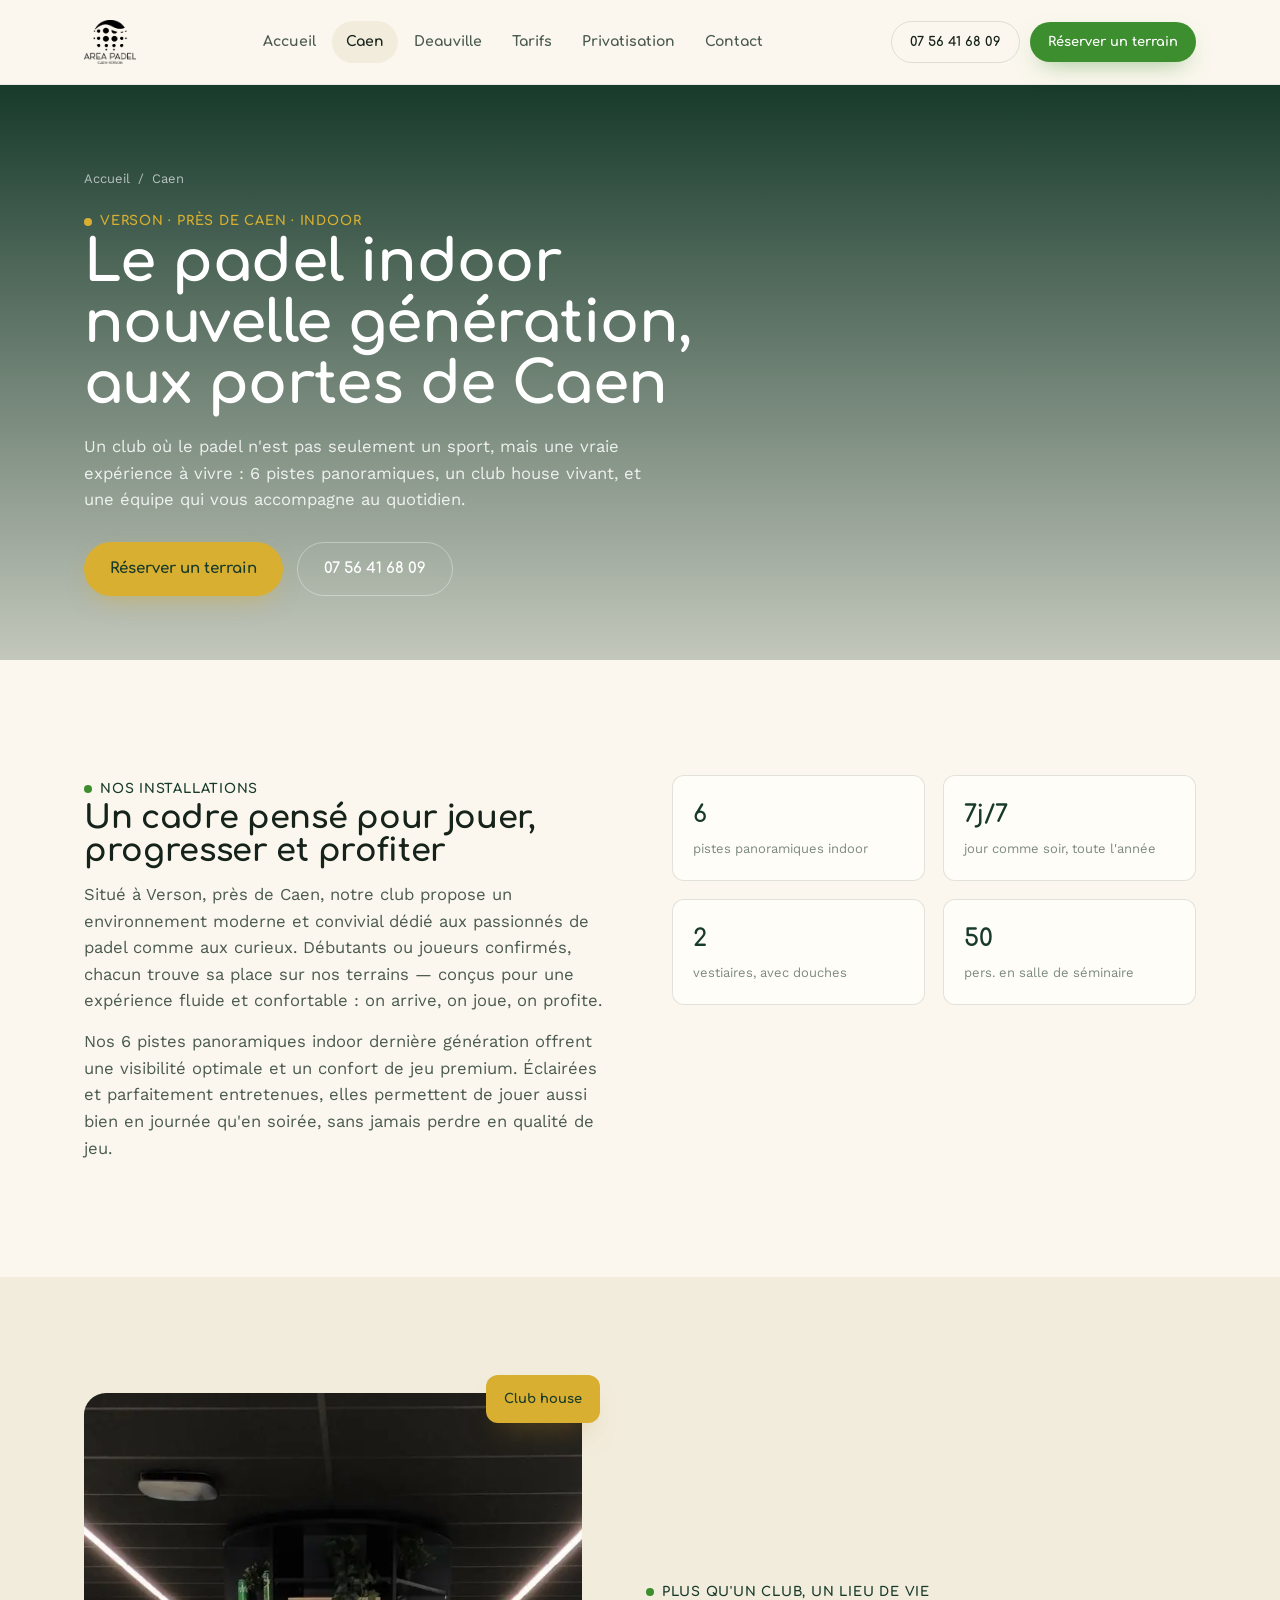
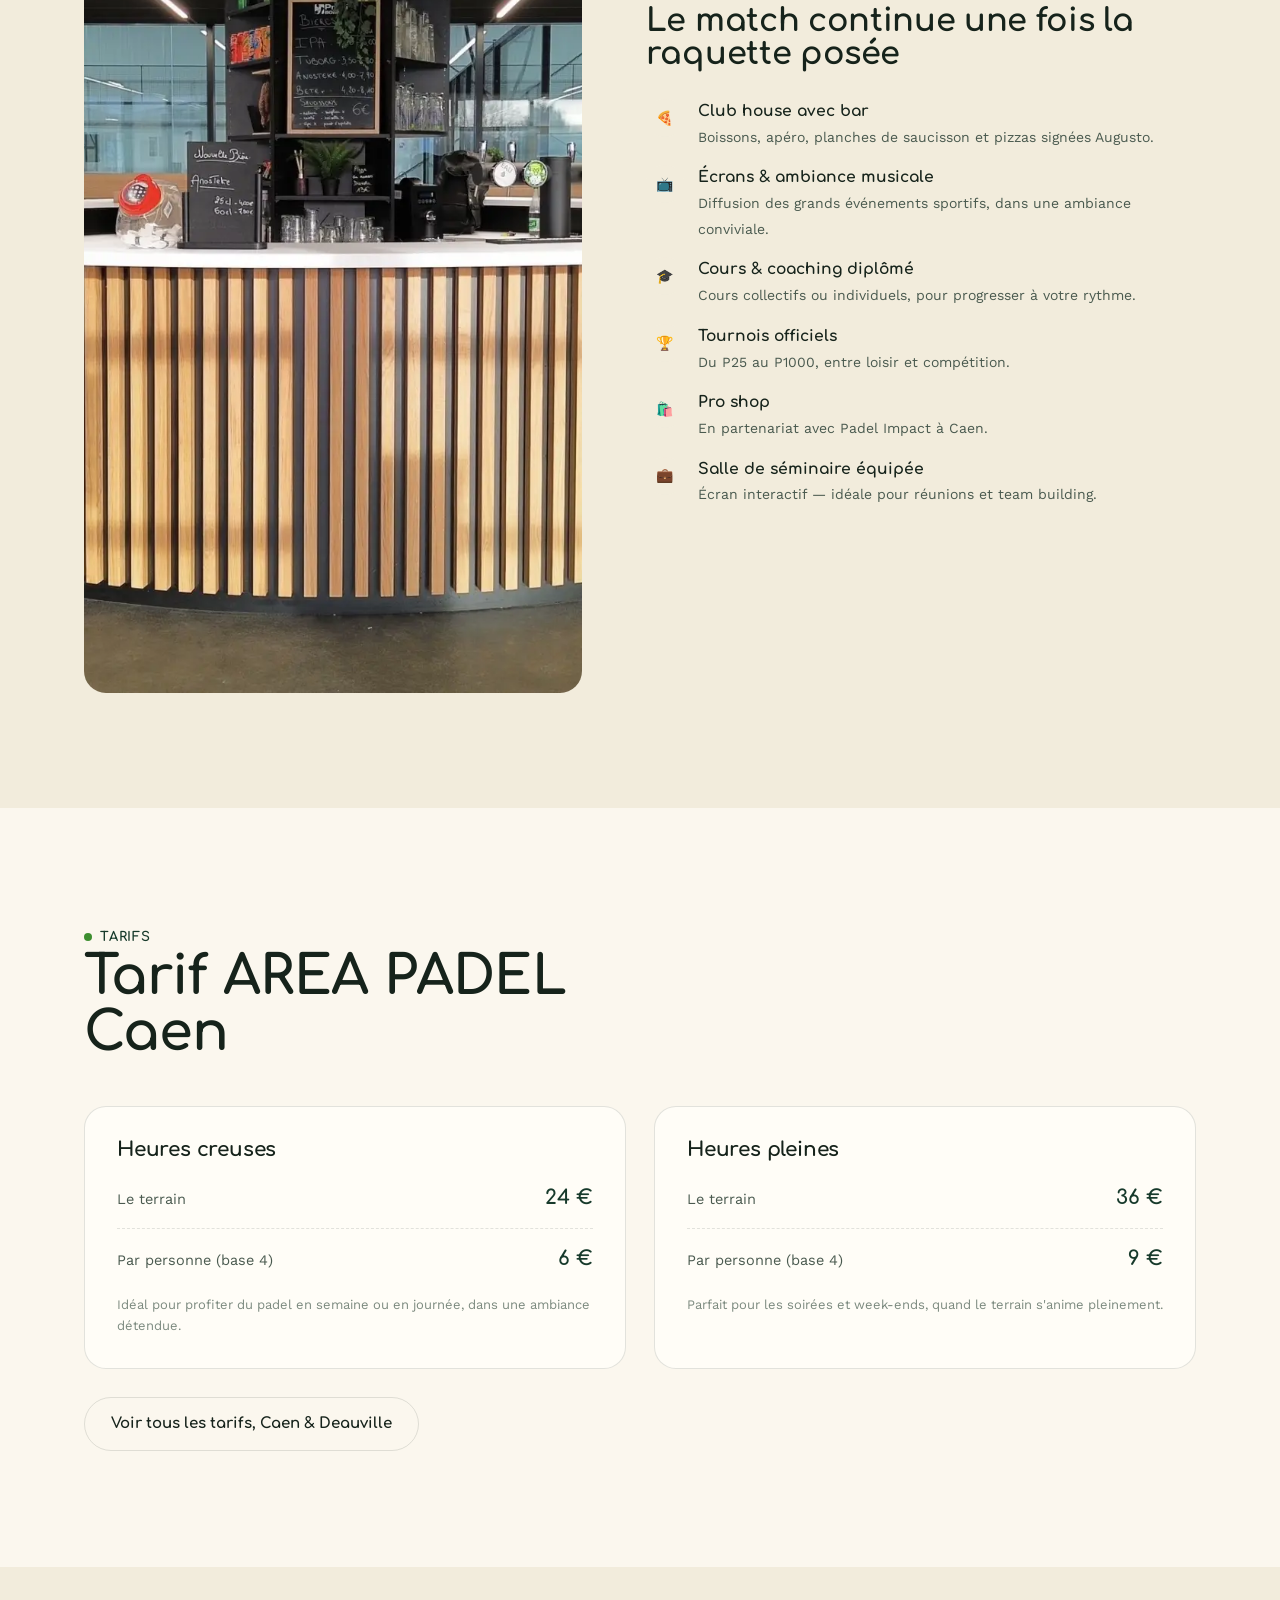
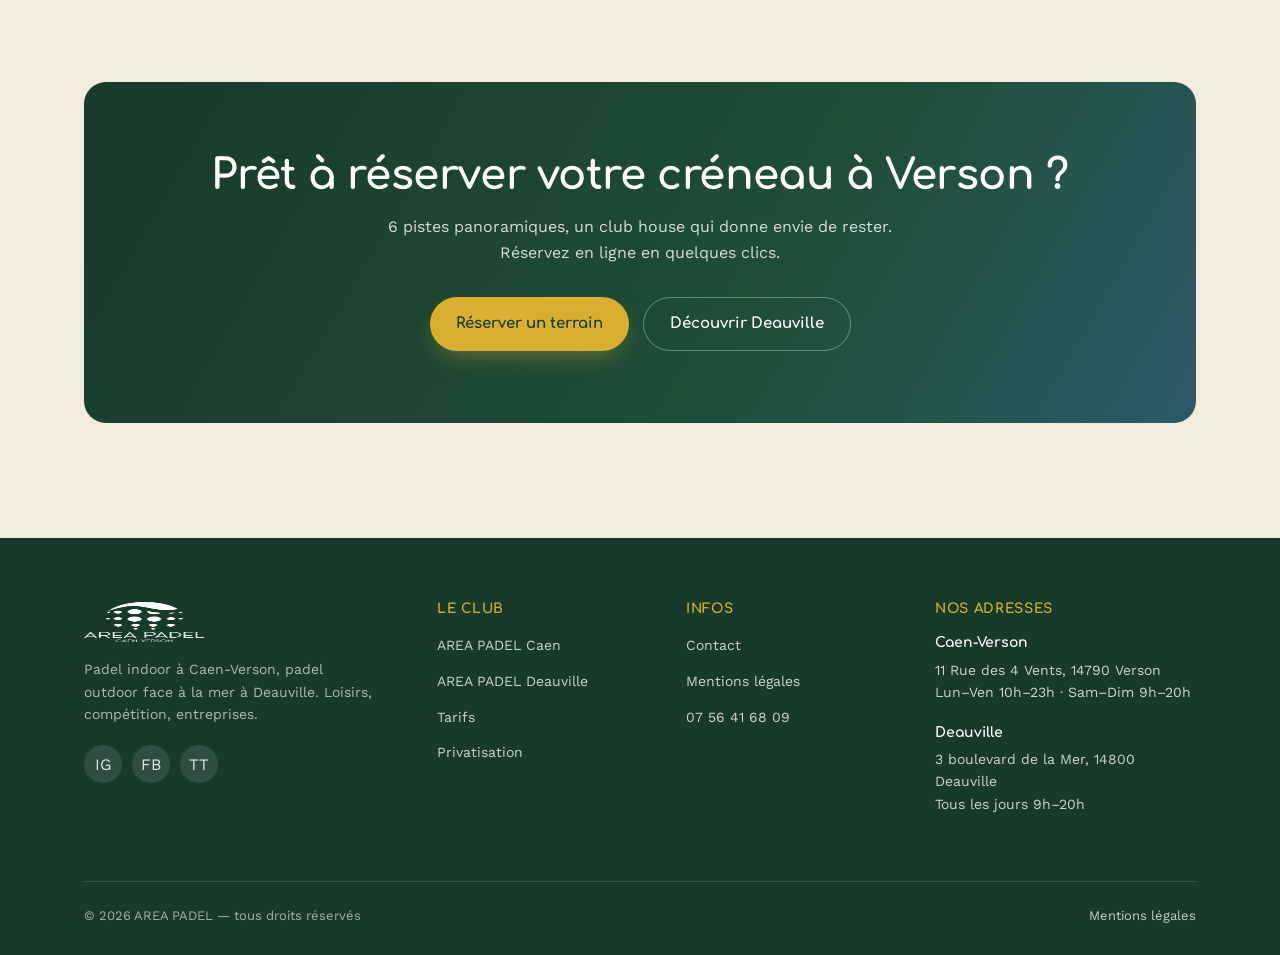
==== caen.html @ 8116617e "Site AREA PADEL : accueil, Caen, Deauville, tarifs, privatisation, contact Refonte inspirée de la DA" ====
<!doctype html>
<html lang="fr">
<head>
<meta charset="UTF-8" />
<meta name="viewport" content="width=device-width, initial-scale=1" />
<title>AREA PADEL Caen-Verson — Club de padel indoor, 6 pistes panoramiques</title>
<meta name="description" content="AREA PADEL Caen-Verson : 6 pistes indoor panoramiques dernière génération, club house avec bar &amp; pizzas, salle de séminaire, pro shop. Loisir, coaching, tournois P25 à P1000." />
<link rel="canonical" href="https://www.area-padel.fr/caen.html" />
<meta property="og:type" content="website" />
<meta property="og:title" content="AREA PADEL Caen-Verson — Club de padel indoor" />
<meta property="og:description" content="6 pistes indoor panoramiques, club house, séminaire, pro shop, à Verson près de Caen." />
<meta property="og:url" content="https://www.area-padel.fr/caen.html" />
<meta property="og:locale" content="fr_FR" />
<meta name="theme-color" content="#173a2b" />
<link rel="icon" href="assets/img/favicon.svg" type="image/svg+xml" />
<link rel="preconnect" href="https://fonts.googleapis.com" />
<link rel="preconnect" href="https://fonts.gstatic.com" crossorigin />
<link rel="stylesheet" href="https://fonts.googleapis.com/css2?family=Comfortaa:wght@500;700&family=Work+Sans:wght@400;500;600&display=swap" />
<link rel="stylesheet" href="assets/styles.css" />
<link rel="stylesheet" href="assets/site.css" />
</head>
<body>
<a href="#main" class="skip-link">Aller au contenu</a>

<header class="site-header">
  <div class="wrap">
    <a href="index.html" class="brand" aria-label="AREA PADEL — accueil">
      <img src="assets/img/logo-area-padel.webp" alt="AREA PADEL Caen-Verson" width="140" height="119" />
    </a>
    <nav class="main-nav" id="main-nav" aria-label="Navigation principale">
      <a href="index.html" data-page="index.html">Accueil</a>
      <a href="caen.html" data-page="caen.html" class="is-active">Caen</a>
      <a href="deauville.html" data-page="deauville.html">Deauville</a>
      <a href="tarifs.html" data-page="tarifs.html">Tarifs</a>
      <a href="privatisation.html" data-page="privatisation.html">Privatisation</a>
      <a href="contact.html" data-page="contact.html">Contact</a>
    </nav>
    <div class="header-cta">
      <a href="tel:0756416809" class="btn btn-outline btn-sm">07 56 41 68 09</a>
      <a href="contact.html" class="btn btn-primary btn-sm">Réserver un terrain</a>
    </div>
    <button class="nav-toggle" aria-label="Ouvrir le menu" aria-expanded="false" aria-controls="main-nav">
      <svg viewBox="0 0 24 24" fill="none" stroke="currentColor" stroke-width="2" stroke-linecap="round"><path d="M3 6h18M3 12h18M3 18h18"/></svg>
    </button>
  </div>
</header>

<main id="main">

  <section class="page-hero theme-caen">
    <div class="wrap">
      <p class="breadcrumb"><a href="index.html">Accueil</a> / <span>Caen</span></p>
      <p class="eyebrow">Verson · près de Caen · indoor</p>
      <h1>Le padel indoor nouvelle génération, aux portes de Caen</h1>
      <p class="lead">Un club où le padel n'est pas seulement un sport, mais une vraie expérience à vivre : 6 pistes panoramiques, un club house vivant, et une équipe qui vous accompagne au quotidien.</p>
      <div class="hero-actions" style="margin-top:28px">
        <a href="https://areapadelcaen.doinsport.club/home" class="btn btn-ocre">Réserver un terrain</a>
        <a href="tel:0756416809" class="btn btn-ghost-light">07 56 41 68 09</a>
      </div>
    </div>
  </section>

  <section class="section-pad">
    <div class="wrap split">
      <div class="reveal">
        <p class="eyebrow">Nos installations</p>
        <h2 class="h-md" style="font-size:clamp(24px,3vw,32px)">Un cadre pensé pour jouer, progresser et profiter</h2>
        <p class="lead" style="margin-top:14px">Situé à Verson, près de Caen, notre club propose un environnement moderne et convivial dédié aux passionnés de padel comme aux curieux. Débutants ou joueurs confirmés, chacun trouve sa place sur nos terrains — conçus pour une expérience fluide et confortable : on arrive, on joue, on profite.</p>
        <p class="lead" style="margin-top:14px">Nos 6 pistes panoramiques indoor dernière génération offrent une visibilité optimale et un confort de jeu premium. Éclairées et parfaitement entretenues, elles permettent de jouer aussi bien en journée qu'en soirée, sans jamais perdre en qualité de jeu.</p>
      </div>
      <div class="reveal">
        <div class="facts-grid" style="grid-template-columns:1fr 1fr;margin-top:0">
          <div class="fact-box"><b>6</b><span>pistes panoramiques indoor</span></div>
          <div class="fact-box"><b>7j/7</b><span>jour comme soir, toute l'année</span></div>
          <div class="fact-box"><b>2</b><span>vestiaires, avec douches</span></div>
          <div class="fact-box"><b>50</b><span>pers. en salle de séminaire</span></div>
        </div>
      </div>
    </div>
  </section>

  <section class="section-pad" style="background:var(--paper-dim)">
    <div class="wrap ambiance">
      <div class="ambiance-media reveal">
        <img src="assets/img/clubhouse-caen.jpg" alt="Le bar du club house AREA PADEL à Verson" loading="lazy" width="1200" height="900" />
        <div class="ambiance-pill">Club house</div>
      </div>
      <div class="reveal">
        <p class="eyebrow">Plus qu'un club, un lieu de vie</p>
        <h2 class="h-md" style="font-size:clamp(24px,3vw,32px)">Le match continue une fois la raquette posée</h2>
        <ul class="ambiance-list">
          <li><span class="ico" aria-hidden="true">🍕</span><div><strong>Club house avec bar</strong><span>Boissons, apéro, planches de saucisson et pizzas signées Augusto.</span></div></li>
          <li><span class="ico" aria-hidden="true">📺</span><div><strong>Écrans &amp; ambiance musicale</strong><span>Diffusion des grands événements sportifs, dans une ambiance conviviale.</span></div></li>
          <li><span class="ico" aria-hidden="true">🎓</span><div><strong>Cours &amp; coaching diplômé</strong><span>Cours collectifs ou individuels, pour progresser à votre rythme.</span></div></li>
          <li><span class="ico" aria-hidden="true">🏆</span><div><strong>Tournois officiels</strong><span>Du P25 au P1000, entre loisir et compétition.</span></div></li>
          <li><span class="ico" aria-hidden="true">🛍️</span><div><strong>Pro shop</strong><span>En partenariat avec Padel Impact à Caen.</span></div></li>
          <li><span class="ico" aria-hidden="true">💼</span><div><strong>Salle de séminaire équipée</strong><span>Écran interactif — idéale pour réunions et team building.</span></div></li>
        </ul>
      </div>
    </div>
  </section>

  <section class="section-pad">
    <div class="wrap">
      <p class="eyebrow reveal">Tarifs</p>
      <h2 class="h-lg reveal">Tarif AREA PADEL Caen</h2>
      <div class="tarifs-grid" style="grid-template-columns:1fr 1fr">
        <div class="tarif-card reveal">
          <header><h3>Heures creuses</h3></header>
          <div class="tarif-rows">
            <div class="tarif-row"><span class="lbl">Le terrain</span><span class="val">24 €</span></div>
            <div class="tarif-row"><span class="lbl">Par personne (base 4)</span><span class="val">6 €</span></div>
          </div>
          <p class="tarif-note">Idéal pour profiter du padel en semaine ou en journée, dans une ambiance détendue.</p>
        </div>
        <div class="tarif-card reveal">
          <header><h3>Heures pleines</h3></header>
          <div class="tarif-rows">
            <div class="tarif-row"><span class="lbl">Le terrain</span><span class="val">36 €</span></div>
            <div class="tarif-row"><span class="lbl">Par personne (base 4)</span><span class="val">9 €</span></div>
          </div>
          <p class="tarif-note">Parfait pour les soirées et week-ends, quand le terrain s'anime pleinement.</p>
        </div>
      </div>
      <div style="margin-top:28px"><a href="tarifs.html" class="btn btn-outline">Voir tous les tarifs, Caen &amp; Deauville</a></div>
    </div>
  </section>

  <section class="section-pad" style="background:var(--paper-dim)">
    <div class="wrap">
      <div class="cta-band reveal">
        <h2>Prêt à réserver votre créneau à Verson ?</h2>
        <p>6 pistes panoramiques, un club house qui donne envie de rester. Réservez en ligne en quelques clics.</p>
        <div class="hero-actions">
          <a href="https://areapadelcaen.doinsport.club/home" class="btn btn-ocre">Réserver un terrain</a>
          <a href="deauville.html" class="btn btn-ghost-light">Découvrir Deauville</a>
        </div>
      </div>
    </div>
  </section>

</main>

<footer class="site-footer">
  <div class="wrap">
    <div class="footer-top">
      <div class="footer-brand">
        <img src="assets/img/logo-area-padel.webp" alt="AREA PADEL" width="120" height="102" />
        <p>Padel indoor à Caen-Verson, padel outdoor face à la mer à Deauville. Loisirs, compétition, entreprises.</p>
        <div class="footer-social">
          <a href="#" aria-label="Instagram">IG</a>
          <a href="#" aria-label="Facebook">FB</a>
          <a href="#" aria-label="TikTok">TT</a>
        </div>
      </div>
      <div class="footer-col">
        <h4>Le club</h4>
        <ul>
          <li><a href="caen.html">AREA PADEL Caen</a></li>
          <li><a href="deauville.html">AREA PADEL Deauville</a></li>
          <li><a href="tarifs.html">Tarifs</a></li>
          <li><a href="privatisation.html">Privatisation</a></li>
        </ul>
      </div>
      <div class="footer-col">
        <h4>Infos</h4>
        <ul>
          <li><a href="contact.html">Contact</a></li>
          <li><a href="mentions-legales.html">Mentions légales</a></li>
          <li><a href="tel:0756416809">07 56 41 68 09</a></li>
        </ul>
      </div>
      <div class="footer-col">
        <h4>Nos adresses</h4>
        <div class="footer-addr">
          <strong>Caen-Verson</strong>
          <address>11 Rue des 4 Vents, 14790 Verson<br>Lun–Ven 10h–23h · Sam–Dim 9h–20h</address>
        </div>
        <div class="footer-addr">
          <strong>Deauville</strong>
          <address>3 boulevard de la Mer, 14800 Deauville<br>Tous les jours 9h–20h</address>
        </div>
      </div>
    </div>
    <div class="footer-bottom">
      <span>© <span id="year"></span> AREA PADEL — tous droits réservés</span>
      <a href="mentions-legales.html">Mentions légales</a>
    </div>
  </div>
</footer>

<script>document.getElementById('year').textContent = new Date().getFullYear();</script>
<script src="assets/site.js"></script>
</body>
</html>
---- assets/styles.css ----
/* =========================================================
   AREA PADEL — Caen (Verson) & Deauville
   Tokens, reset & shared base layer. Loaded first on every page,
   then assets/site.css for the "Deux clubs, deux ambiances"
   component system used sitewide.
   Comfortaa (titres, rond, identité de marque existante) /
   Work Sans (texte)
   ========================================================= */

:root{
  /* paper / ink */
  --paper:#fbf7ee;
  --paper-dim:#f2ecdc;
  --card:#fffdf7;
  --ink:#16231b;
  --ink-dim:#4a5a4f;
  --ink-faint:#7c8a7f;
  --line:rgba(22,35,27,.12);
  --line-soft:rgba(22,35,27,.07);

  /* Caen — indoor, pistes panoramiques */
  --green-deep:#173a2b;
  --green:#3d8e2f;
  --green-bright:#5fb648;

  /* Deauville — outdoor, pistes ocre, mer */
  --ocre:#d8af30;
  --ocre-deep:#a97a1f;
  --sea:#2c5a68;

  --accent:var(--green);
  --accent-deep:var(--green-deep);

  --f-display:'Comfortaa', ui-rounded, sans-serif;
  --f-body:'Work Sans', system-ui, sans-serif;

  --wrap:1240px;
  --pad:clamp(20px, 5vw, 64px);
  --radius:22px;
  --radius-sm:12px;
  --ease:cubic-bezier(.22,.68,0,1);
}

*,*::before,*::after{box-sizing:border-box}
html{scroll-behavior:smooth}
@media (prefers-reduced-motion: reduce){
  html{scroll-behavior:auto}
  *,*::before,*::after{animation-duration:.001ms !important; animation-iteration-count:1 !important; transition-duration:.001ms !important; scroll-behavior:auto !important}
}
body{
  margin:0;
  background:var(--paper);
  color:var(--ink);
  font-family:var(--f-body);
  font-size:16px;
  line-height:1.6;
  -webkit-font-smoothing:antialiased;
  overflow-x:clip;
}
img{max-width:100%;display:block}
a{color:inherit;text-decoration:none}
h1,h2,h3,h4{margin:0;font-family:var(--f-display);font-weight:700;letter-spacing:-.01em;line-height:1.05}
p{margin:0}
ul{margin:0;padding:0;list-style:none}
button{font:inherit;color:inherit;background:none;border:0;cursor:pointer}

.skip-link{
  position:absolute;left:12px;top:-60px;background:var(--green);color:#fff;
  padding:10px 16px;border-radius:999px;font-weight:600;z-index:999;transition:top .2s var(--ease);
}
.skip-link:focus{top:12px}

::selection{background:var(--ocre);color:var(--green-deep)}
.count{font-variant-numeric:tabular-nums}
---- assets/site.css ----
/* =========================================================
   AREA PADEL — design system "Deux clubs, deux ambiances"
   Éditorial chaleureux : papier crème, verts pin (Caen indoor)
   et ocre/mer (Deauville outdoor), typo ronde Comfortaa, motif
   de points repris du logo. Chargé par toutes les pages après
   assets/styles.css.
   ========================================================= */

/* ---------- layout helpers ---------- */
.wrap{max-width:var(--wrap);margin-inline:auto;padding-inline:var(--pad)}
section{position:relative}
.section-pad{padding-block:clamp(56px, 9vw, 120px)}
.eyebrow{
  display:inline-flex;align-items:center;gap:8px;
  font-family:var(--f-display);font-weight:700;font-size:13px;letter-spacing:.06em;text-transform:uppercase;
  color:var(--accent-deep);
}
.eyebrow::before{content:"";width:8px;height:8px;border-radius:50%;background:var(--accent)}
h2.h-lg{font-size:clamp(32px,4.6vw,54px);max-width:16ch}
h3.h-md{font-size:clamp(22px,2.6vw,30px)}
.lead{font-size:clamp(16px,1.3vw,19px);color:var(--ink-dim);max-width:56ch}
.reveal{opacity:0;transform:translateY(18px);transition:opacity .7s var(--ease),transform .7s var(--ease)}
.reveal.is-visible{opacity:1;transform:none}

/* dotted-ball motif, echoes the AREA PADEL mark */
.dots{position:absolute;inset:auto auto auto auto;pointer-events:none;opacity:.5}
.dots svg{display:block}

/* ---------- buttons ---------- */
.btn{
  display:inline-flex;align-items:center;justify-content:center;gap:8px;
  padding:14px 26px;border-radius:999px;font-family:var(--f-display);font-weight:700;font-size:15px;
  transition:transform .25s var(--ease),box-shadow .25s var(--ease),background .25s var(--ease);
  white-space:nowrap;
}
.btn-primary{background:var(--green);color:#fff;box-shadow:0 10px 24px -10px rgba(61,142,47,.55)}
.btn-primary:hover{transform:translateY(-2px);box-shadow:0 14px 28px -10px rgba(61,142,47,.65)}
.btn-ocre{background:var(--ocre);color:var(--green-deep);box-shadow:0 10px 24px -10px rgba(216,175,48,.55)}
.btn-ocre:hover{transform:translateY(-2px)}
.btn-outline{border:1.5px solid var(--line);color:var(--ink)}
.btn-outline:hover{border-color:var(--accent);color:var(--accent-deep)}
.btn-ghost-light{border:1.5px solid rgba(255,255,255,.35);color:#fff}
.btn-ghost-light:hover{border-color:#fff}
.btn-sm{padding:10px 18px;font-size:13px}

/* ---------- header ---------- */
.site-header{
  position:sticky;top:0;z-index:100;
  background:rgba(251,247,238,.97);
  border-bottom:1px solid var(--line-soft);
}
.site-header .wrap{display:flex;align-items:center;justify-content:space-between;gap:24px;height:84px}
.brand{display:flex;align-items:center;gap:10px}
.brand img{height:44px;width:auto}
.main-nav{display:flex;align-items:center;gap:2px}
.main-nav a{
  padding:10px 14px;border-radius:999px;font-family:var(--f-display);font-weight:700;font-size:14px;
  color:var(--ink-dim);transition:background .2s var(--ease),color .2s var(--ease);
}
.main-nav a:hover,.main-nav a.is-active{background:var(--paper-dim);color:var(--ink)}
.header-cta{display:flex;align-items:center;gap:10px}
.nav-toggle{display:none;width:44px;height:44px;border-radius:999px;background:var(--paper-dim);align-items:center;justify-content:center}
.nav-toggle svg{width:20px;height:20px}

@media (max-width:980px){
  .main-nav{
    position:fixed;inset:84px 0 0 0;background:var(--paper);flex-direction:column;align-items:stretch;
    padding:16px;gap:4px;transform:translateY(-8px);opacity:0;pointer-events:none;transition:opacity .25s var(--ease),transform .25s var(--ease);
    overflow-y:auto;
  }
  .main-nav.is-open{opacity:1;transform:none;pointer-events:auto}
  .main-nav a{padding:16px 18px;font-size:18px;border-bottom:1px solid var(--line-soft)}
  .header-cta .btn:not(.btn-sm-mobile){display:none}
  .nav-toggle{display:flex}
}
@media (max-width:560px){
  .header-cta{display:none}
}

/* ---------- hero ---------- */
.hero{
  padding-block:clamp(40px,7vw,80px) clamp(64px,9vw,110px);
  background:
    radial-gradient(1100px 500px at 88% -10%, rgba(61,142,47,.14), transparent 60%),
    radial-gradient(700px 400px at -10% 90%, rgba(216,175,48,.16), transparent 60%);
  overflow:clip;
}
.hero .wrap{display:grid;grid-template-columns:1.05fr .95fr;gap:clamp(24px,4vw,64px);align-items:center}
@media (max-width:980px){.hero .wrap{grid-template-columns:1fr}.hero-art{order:-1;max-width:420px;margin-inline:auto}}
.hero-kicker{font-family:var(--f-display);font-weight:700;color:var(--accent-deep);letter-spacing:.04em;text-transform:uppercase;font-size:14px;display:flex;gap:10px;align-items:center;flex-wrap:wrap;margin-bottom:18px}
.hero-kicker span{display:inline-flex;align-items:center;gap:6px}
.hero-kicker span::before{content:"";width:6px;height:6px;border-radius:50%;background:currentColor}
.hero h1{font-size:clamp(38px,5.6vw,68px);letter-spacing:-.02em}
.hero h1 .accent-green{color:var(--green)}
.hero h1 .accent-ocre{color:var(--ocre-deep)}
.hero p.lead{margin-top:20px}
.hero-actions{display:flex;flex-wrap:wrap;gap:14px;margin-top:32px}
.hero-meta{display:flex;gap:28px;margin-top:40px;flex-wrap:wrap}
.hero-meta div strong{display:block;font-family:var(--f-display);font-size:22px}
.hero-meta div span{font-size:13px;color:var(--ink-faint)}

.hero-art{position:relative;aspect-ratio:1/1.02}
.court-graphic{width:100%;height:100%}
.hero-badge{
  position:absolute;bottom:-6px;left:-6px;background:var(--card);border:1px solid var(--line);
  border-radius:var(--radius-sm);padding:14px 18px;box-shadow:0 20px 40px -20px rgba(23,58,43,.3);
  display:flex;align-items:center;gap:10px;font-family:var(--f-display);font-weight:700;font-size:13px;
}
.hero-badge .pip{width:10px;height:10px;border-radius:50%;background:var(--green)}

/* ---------- stats band ---------- */
.stats-band{background:var(--green-deep);color:#fff;padding-block:56px}
.stats-band .wrap{display:grid;grid-template-columns:repeat(4,1fr);gap:24px}
.stat b{display:block;font-family:var(--f-display);font-size:clamp(30px,3.6vw,46px);color:var(--ocre)}
.stat span{font-size:13.5px;color:rgba(255,255,255,.72)}
@media (max-width:800px){.stats-band .wrap{grid-template-columns:repeat(2,1fr)}}

/* ---------- clubs comparison ---------- */
.clubs-grid{display:grid;grid-template-columns:1fr 1fr;gap:28px;margin-top:48px}
.club-card{
  border-radius:var(--radius);padding:36px;position:relative;overflow:clip;
  border:1px solid var(--line);background:var(--card);
}
.club-card[data-theme="caen"]{background:linear-gradient(165deg,#173a2b,#1f4d36 60%,#153524)}
.club-card[data-theme="deauville"]{background:linear-gradient(165deg,#2c5a68,#22434e 55%,#1a333c)}
.club-card[data-theme="caen"],.club-card[data-theme="deauville"]{color:#fff}
.club-tag{
  display:inline-flex;font-family:var(--f-display);font-weight:700;font-size:12.5px;letter-spacing:.05em;
  text-transform:uppercase;padding:6px 14px;border-radius:999px;background:rgba(255,255,255,.14);margin-bottom:18px;
}
.club-card[data-theme="caen"] .club-tag{color:var(--green-bright)}
.club-card[data-theme="deauville"] .club-tag{color:var(--ocre)}
.club-card h3{font-size:clamp(24px,2.6vw,30px);margin-bottom:10px}
.club-card p{color:rgba(255,255,255,.82);font-size:15px}
.club-facts{display:flex;flex-wrap:wrap;gap:10px;margin-top:22px}
.club-facts li{
  font-size:12.5px;font-weight:600;background:rgba(255,255,255,.1);padding:8px 12px;border-radius:999px;
  border:1px solid rgba(255,255,255,.14);
}
.club-card .btn{margin-top:26px}
.club-card .btn-outline{border-color:rgba(255,255,255,.35);color:#fff}
.club-card .btn-outline:hover{border-color:#fff;background:rgba(255,255,255,.08)}
@media (max-width:860px){.clubs-grid{grid-template-columns:1fr}}

/* ---------- ambiance / clubhouse ---------- */
.ambiance{display:grid;grid-template-columns:.95fr 1.05fr;gap:clamp(28px,5vw,64px);align-items:center}
.ambiance-media{position:relative}
.ambiance-media img{border-radius:var(--radius);width:100%;aspect-ratio:4/3;object-fit:cover}
.ambiance-pill{
  position:absolute;top:-18px;right:-18px;background:var(--ocre);color:var(--green-deep);
  border-radius:var(--radius-sm);padding:14px 18px;font-family:var(--f-display);font-weight:700;font-size:13px;
  box-shadow:0 16px 30px -16px rgba(169,122,31,.6);
}
.ambiance-list{display:grid;gap:16px;margin-top:28px}
.ambiance-list li{display:flex;gap:14px;align-items:flex-start}
.ambiance-list .ico{
  flex:none;width:38px;height:38px;border-radius:50%;background:var(--paper-dim);
  display:flex;align-items:center;justify-content:center;color:var(--accent-deep);
}
.ambiance-list strong{display:block;font-family:var(--f-display);font-size:15.5px}
.ambiance-list span{font-size:14px;color:var(--ink-dim)}
@media (max-width:880px){.ambiance{grid-template-columns:1fr}.ambiance-media{order:2}}

/* ---------- tarifs ---------- */
.tarifs-grid{display:grid;grid-template-columns:1fr 1fr;gap:28px;margin-top:44px}
.tarif-card{border:1px solid var(--line);border-radius:var(--radius);background:var(--card);padding:32px;overflow:clip}
.tarif-card header{display:flex;justify-content:space-between;align-items:center;margin-bottom:22px}
.tarif-card header h3{font-size:20px}
.tarif-rows{display:grid;gap:14px}
.tarif-row{
  display:flex;justify-content:space-between;align-items:baseline;gap:12px;
  padding-bottom:14px;border-bottom:1px dashed var(--line);
}
.tarif-row:last-child{border-bottom:0;padding-bottom:0}
.tarif-row .lbl{font-size:14.5px;color:var(--ink-dim)}
.tarif-row .val{font-family:var(--f-display);font-weight:700;font-size:20px;color:var(--accent-deep)}
.tarif-note{margin-top:20px;font-size:13px;color:var(--ink-faint)}

/* ---------- privatisation band ---------- */
.priv-band{
  border-radius:var(--radius);background:var(--green-deep);color:#fff;
  padding:clamp(32px,5vw,56px);display:grid;grid-template-columns:1.1fr .9fr;gap:40px;align-items:center;
  position:relative;overflow:clip;
}
.priv-band ul{display:grid;gap:12px;margin-top:20px}
.priv-band ul li{display:flex;gap:10px;font-size:14.5px;color:rgba(255,255,255,.86)}
.priv-band ul li::before{content:"✓";color:var(--ocre);font-weight:700}
.priv-side{background:rgba(255,255,255,.08);border:1px solid rgba(255,255,255,.14);border-radius:var(--radius-sm);padding:26px}
.priv-side strong{font-family:var(--f-display);font-size:28px;display:block;color:var(--ocre)}
.priv-side p{font-size:13.5px;color:rgba(255,255,255,.75);margin-top:8px}
.priv-side .btn{margin-top:18px;width:100%}
@media (max-width:860px){.priv-band{grid-template-columns:1fr}}

/* ---------- partners ---------- */
.partners-row{display:flex;flex-wrap:wrap;gap:16px;margin-top:32px}
.partner-chip{
  border:1px solid var(--line);border-radius:999px;padding:12px 20px;font-size:13.5px;font-weight:600;
  display:flex;gap:10px;align-items:center;background:var(--card);
}
.partner-chip b{font-family:var(--f-display);color:var(--accent-deep)}

/* ---------- FAQ ---------- */
.faq-list{margin-top:36px;border-top:1px solid var(--line)}
.faq-item{border-bottom:1px solid var(--line)}
.faq-q{
  width:100%;display:flex;justify-content:space-between;align-items:center;gap:16px;
  padding:22px 4px;text-align:left;font-family:var(--f-display);font-weight:700;font-size:16.5px;
}
.faq-q .plus{flex:none;width:28px;height:28px;border-radius:50%;background:var(--paper-dim);position:relative;transition:transform .3s var(--ease),background .3s var(--ease)}
.faq-q .plus::before,.faq-q .plus::after{content:"";position:absolute;background:var(--ink);border-radius:2px}
.faq-q .plus::before{left:8px;right:8px;top:13px;height:2px}
.faq-q .plus::after{top:8px;bottom:8px;left:13px;width:2px;transition:opacity .25s var(--ease)}
.faq-item.is-open .plus{background:var(--accent);transform:rotate(180deg)}
.faq-item.is-open .plus::before,.faq-item.is-open .plus::after{background:#fff}
.faq-item.is-open .plus::after{opacity:0}
.faq-a{max-height:0;overflow:hidden;transition:max-height .35s var(--ease)}
.faq-a p{padding:0 4px 22px;color:var(--ink-dim);font-size:15px;max-width:64ch}

/* ---------- CTA band ---------- */
.cta-band{
  border-radius:var(--radius);background:linear-gradient(120deg,var(--green-deep),#1f4d36 60%,var(--sea));
  color:#fff;padding:clamp(40px,6vw,72px);text-align:center;position:relative;overflow:clip;
}
.cta-band h2{font-size:clamp(28px,4vw,42px)}
.cta-band p{color:rgba(255,255,255,.82);margin:16px auto 0;max-width:52ch}
.cta-band .hero-actions{justify-content:center}

/* ---------- footer ---------- */
.site-footer{background:var(--green-deep);color:rgba(255,255,255,.85);padding-block:64px 28px}
.footer-top{display:grid;grid-template-columns:1.2fr .8fr .8fr 1fr;gap:40px}
.footer-brand img{height:40px;filter:brightness(0) invert(1)}
.footer-brand p{margin-top:16px;font-size:14px;color:rgba(255,255,255,.65);max-width:32ch}
.footer-social{display:flex;gap:10px;margin-top:20px}
.footer-social a{width:38px;height:38px;border-radius:50%;background:rgba(255,255,255,.1);display:flex;align-items:center;justify-content:center}
.footer-col h4{font-family:var(--f-display);font-size:13.5px;text-transform:uppercase;letter-spacing:.05em;color:var(--ocre);margin-bottom:16px}
.footer-col ul{display:grid;gap:10px}
.footer-col a,.footer-col address{font-size:14px;color:rgba(255,255,255,.78);font-style:normal}
.footer-col a:hover{color:#fff}
.footer-addr{margin-bottom:18px}
.footer-addr strong{display:block;font-family:var(--f-display);font-size:14px;color:#fff;margin-bottom:4px}
.footer-bottom{
  margin-top:48px;padding-top:24px;border-top:1px solid rgba(255,255,255,.12);
  display:flex;justify-content:space-between;flex-wrap:wrap;gap:12px;font-size:13px;color:rgba(255,255,255,.6);
}
.footer-bottom a{color:rgba(255,255,255,.75)}
.footer-bottom a:hover{color:#fff}
@media (max-width:900px){.footer-top{grid-template-columns:1fr 1fr;gap:32px}}
@media (max-width:560px){.footer-top{grid-template-columns:1fr}}

/* ---------- inner page hero (sous-pages) ---------- */
.page-hero{padding-block:clamp(48px,7vw,84px) clamp(40px,6vw,64px)}
.page-hero.theme-caen{background:linear-gradient(180deg,#173a2b,#f7f2e7 130%)}
.page-hero.theme-deauville{background:linear-gradient(180deg,#2c5a68,#f7f2e7 130%)}
.page-hero.theme-caen,.page-hero.theme-deauville{color:#fff}
.page-hero .eyebrow{color:var(--ocre)}
.page-hero .eyebrow::before{background:var(--ocre)}
.page-hero h1{font-size:clamp(34px,5vw,58px);max-width:20ch}
.page-hero p.lead{color:rgba(255,255,255,.86);margin-top:18px}
.breadcrumb{font-size:13px;color:rgba(255,255,255,.65);margin-bottom:18px;display:flex;gap:8px;align-items:center}
.breadcrumb a:hover{color:#fff}

.split{display:grid;grid-template-columns:1fr 1fr;gap:clamp(28px,5vw,64px);align-items:start}
.split.reverse{direction:rtl}
.split.reverse>*{direction:ltr}
@media (max-width:880px){.split{grid-template-columns:1fr}}

.facts-grid{display:grid;grid-template-columns:repeat(3,1fr);gap:18px;margin-top:20px}
.fact-box{border:1px solid var(--line);border-radius:var(--radius-sm);padding:20px;background:var(--card)}
.fact-box b{display:block;font-family:var(--f-display);font-size:24px;color:var(--accent-deep)}
.fact-box span{font-size:13px;color:var(--ink-faint)}
@media (max-width:700px){.facts-grid{grid-template-columns:1fr 1fr}}

/* ---------- contact page ---------- */
.contact-grid{display:grid;grid-template-columns:1fr 1fr;gap:48px;align-items:start}
.form-field{display:grid;gap:8px;margin-bottom:18px}
.form-field label{font-size:13.5px;font-weight:600;color:var(--ink-dim)}
.form-field input,.form-field select,.form-field textarea{
  border:1.5px solid var(--line);border-radius:var(--radius-sm);padding:13px 16px;font-family:var(--f-body);
  font-size:15px;background:var(--card);color:var(--ink);
}
.form-field input:focus,.form-field select:focus,.form-field textarea:focus{outline:2px solid var(--accent);outline-offset:1px}
.form-row{display:grid;grid-template-columns:1fr 1fr;gap:16px}
@media (max-width:560px){.form-row{grid-template-columns:1fr}.contact-grid{grid-template-columns:1fr}}
.contact-card{border:1px solid var(--line);border-radius:var(--radius);padding:28px;background:var(--card);margin-bottom:18px}
.contact-card h3{font-size:17px;margin-bottom:14px}
.map-frame{border-radius:var(--radius);overflow:clip;border:1px solid var(--line);aspect-ratio:16/10;width:100%}
.map-frame iframe{width:100%;height:100%;border:0}

/* ---------- mentions légales ---------- */
.legal-body{max-width:74ch}
.legal-body h2{font-size:22px;margin-top:40px;margin-bottom:12px}
.legal-body p,.legal-body li{font-size:15px;color:var(--ink-dim);margin-bottom:10px}
.legal-body ul{padding-left:20px;list-style:disc}
.legal-todo{background:#fff4de;border:1px dashed var(--ocre-deep);border-radius:var(--radius-sm);padding:2px 8px;font-weight:600;color:var(--ocre-deep)}
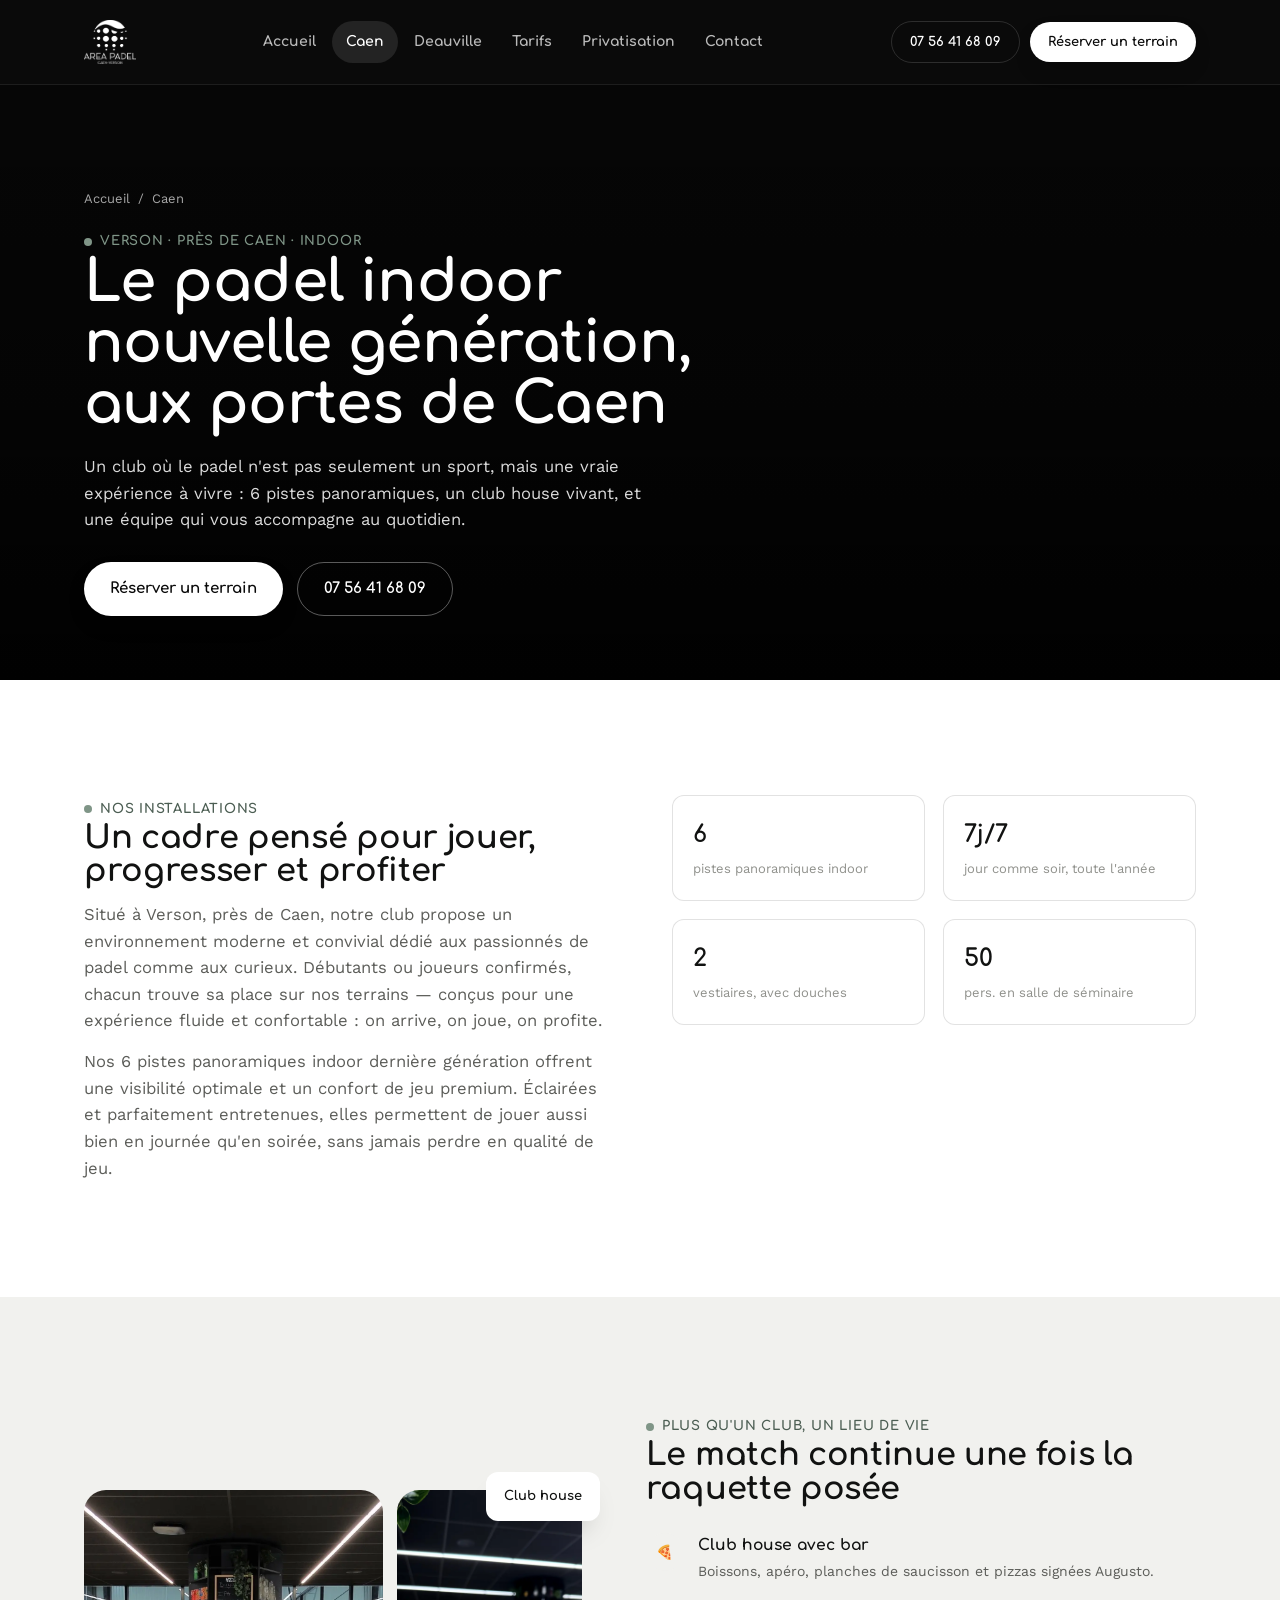
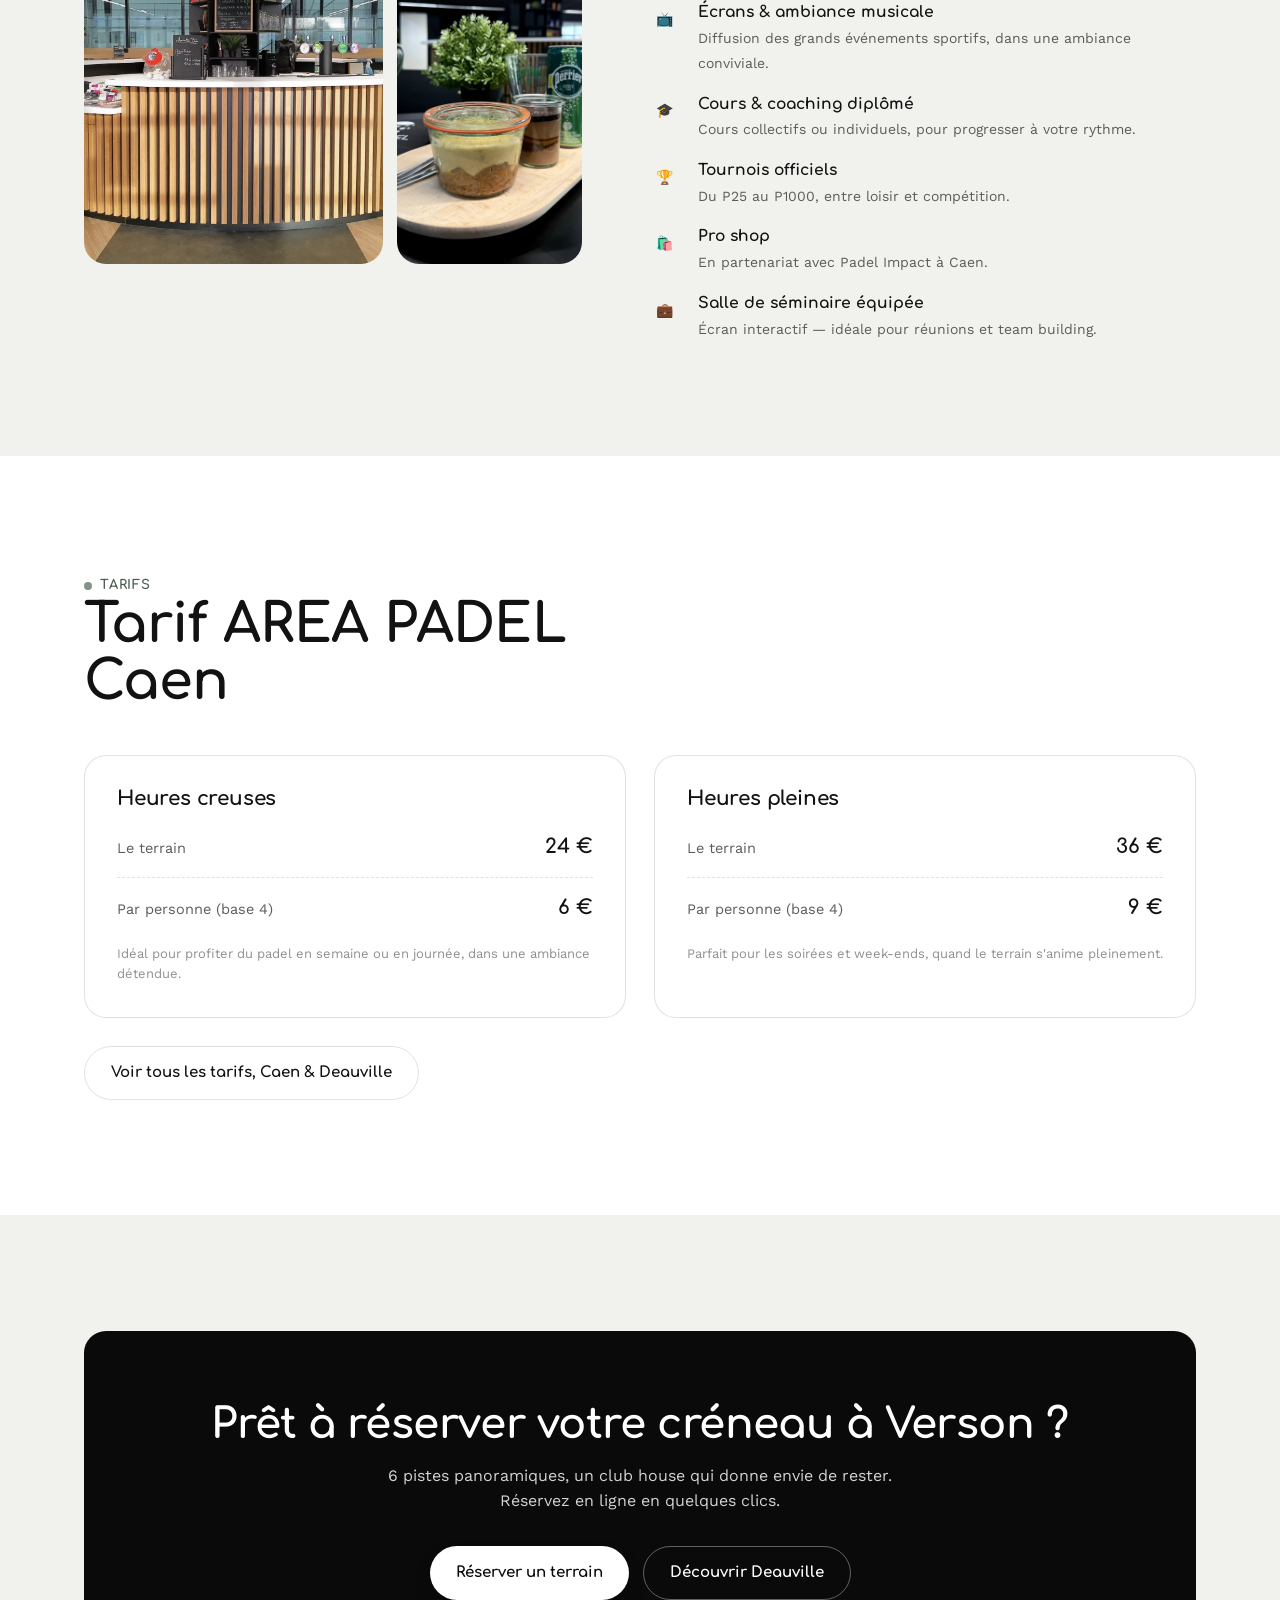
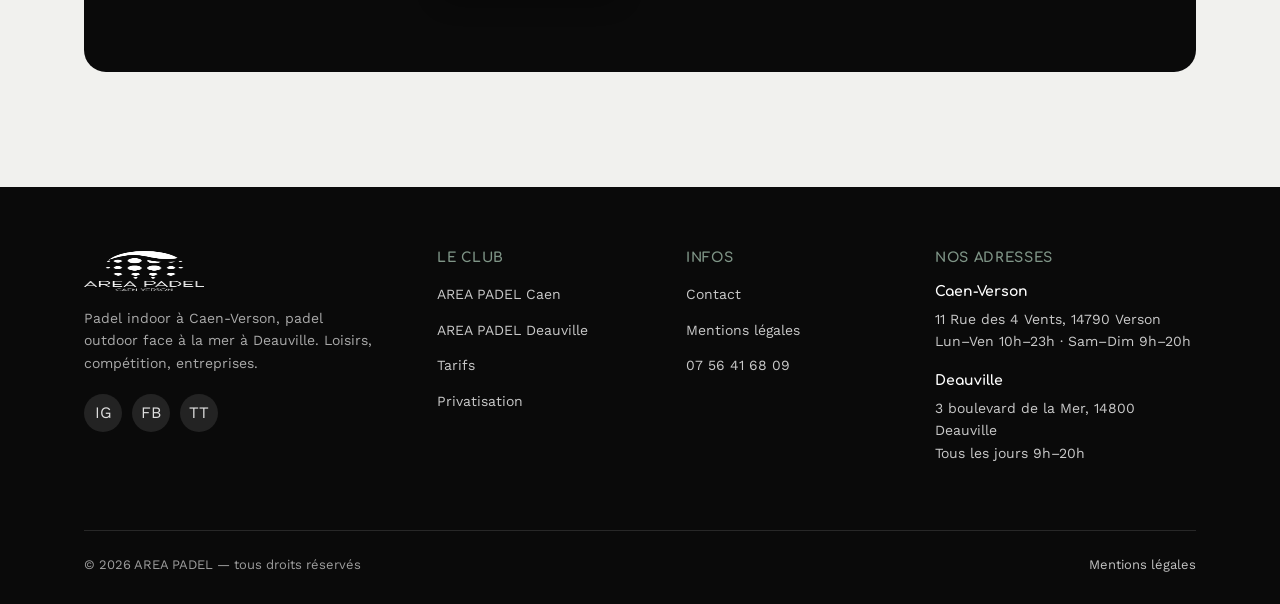
==== commit faa5fb52: "Refonte DA : palette noir/blanc/gris fidele au site reel, vraies photos et video La v1 avait derive " ====
--- a/caen.html
+++ b/caen.html
@@ -11,7 +11,7 @@
 <meta property="og:description" content="6 pistes indoor panoramiques, club house, séminaire, pro shop, à Verson près de Caen." />
 <meta property="og:url" content="https://www.area-padel.fr/caen.html" />
 <meta property="og:locale" content="fr_FR" />
-<meta name="theme-color" content="#173a2b" />
+<meta name="theme-color" content="#0a0a0a" />
 <link rel="icon" href="assets/img/favicon.svg" type="image/svg+xml" />
 <link rel="preconnect" href="https://fonts.googleapis.com" />
 <link rel="preconnect" href="https://fonts.gstatic.com" crossorigin />
@@ -48,6 +48,12 @@
 <main id="main">
 
   <section class="page-hero theme-caen">
+    <div class="page-hero-media">
+      <video autoplay muted loop playsinline preload="metadata" aria-hidden="true">
+        <source src="assets/img/hero-video.mp4" type="video/mp4" />
+      </video>
+    </div>
+    <div class="page-hero-overlay"></div>
     <div class="wrap">
       <p class="breadcrumb"><a href="index.html">Accueil</a> / <span>Caen</span></p>
       <p class="eyebrow">Verson · près de Caen · indoor</p>
@@ -81,8 +87,9 @@
 
   <section class="section-pad" style="background:var(--paper-dim)">
     <div class="wrap ambiance">
-      <div class="ambiance-media reveal">
-        <img src="assets/img/clubhouse-caen.jpg" alt="Le bar du club house AREA PADEL à Verson" loading="lazy" width="1200" height="900" />
+      <div class="ambiance-media two-up reveal">
+        <img src="assets/img/clubhouse-caen.jpg" alt="Le bar du club house AREA PADEL à Verson" loading="lazy" width="1200" height="900" style="border-radius:var(--radius)" />
+        <img src="assets/img/caen-club-1.webp" alt="Planche apéritive au bar du club house" loading="lazy" width="800" height="1000" style="border-radius:var(--radius)" />
         <div class="ambiance-pill">Club house</div>
       </div>
       <div class="reveal">
--- a/assets/styles.css
+++ b/assets/styles.css
@@ -3,33 +3,44 @@
    Tokens, reset & shared base layer. Loaded first on every page,
    then assets/site.css for the "Deux clubs, deux ambiances"
    component system used sitewide.
-   Comfortaa (titres, rond, identité de marque existante) /
-   Work Sans (texte)
+   Identité réelle : noir/blanc/gris, photo & vidéo, typo ronde
+   Comfortaa (titres) / Work Sans (texte). Un seul accent, un
+   vert-gris sourd puisé dans le verre des terrains — utilisé
+   avec parcimonie (petits libellés, survols).
    ========================================================= */
 
 :root{
-  /* paper / ink */
-  --paper:#fbf7ee;
-  --paper-dim:#f2ecdc;
-  --card:#fffdf7;
-  --ink:#16231b;
-  --ink-dim:#4a5a4f;
-  --ink-faint:#7c8a7f;
-  --line:rgba(22,35,27,.12);
-  --line-soft:rgba(22,35,27,.07);
+  /* paper / ink — sections claires */
+  --paper:#ffffff;
+  --paper-dim:#f1f1ee;
+  --card:#ffffff;
+  --ink:#111211;
+  --ink-dim:#5c5d59;
+  --ink-faint:#90918c;
+  --line:rgba(17,18,17,.12);
+  --line-soft:rgba(17,18,17,.07);
 
-  /* Caen — indoor, pistes panoramiques */
-  --green-deep:#173a2b;
-  --green:#3d8e2f;
-  --green-bright:#5fb648;
+  /* noir — sections sombres, chrome du site (header/footer/bandeaux) */
+  --black:#0a0a0a;
+  --black-soft:#151513;
+  --line-dark:rgba(255,255,255,.14);
+  --line-dark-soft:rgba(255,255,255,.08);
 
-  /* Deauville — outdoor, pistes ocre, mer */
-  --ocre:#d8af30;
-  --ocre-deep:#a97a1f;
-  --sea:#2c5a68;
+  /* alias historiques conservés pour compat (voir README des tokens) :
+     --green-deep = noir profond des bandeaux/chrome
+     --green      = noir doux (petits aplats, sélection) */
+  --green-deep:var(--black);
+  --green:var(--black-soft);
+  --green-bright:#ffffff;
 
-  --accent:var(--green);
-  --accent-deep:var(--green-deep);
+  /* alias historiques Deauville — neutralisés, remplacés par la photo */
+  --ocre:#ffffff;
+  --ocre-deep:#111211;
+  --sea:var(--accent-deep);
+
+  /* accent unique, très restreint : vert-gris sourd (verre des terrains) */
+  --accent:#7f9587;
+  --accent-deep:#4c5e53;
 
   --f-display:'Comfortaa', ui-rounded, sans-serif;
   --f-body:'Work Sans', system-ui, sans-serif;
@@ -65,10 +76,10 @@
 button{font:inherit;color:inherit;background:none;border:0;cursor:pointer}
 
 .skip-link{
-  position:absolute;left:12px;top:-60px;background:var(--green);color:#fff;
+  position:absolute;left:12px;top:-60px;background:var(--black);color:#fff;
   padding:10px 16px;border-radius:999px;font-weight:600;z-index:999;transition:top .2s var(--ease);
 }
 .skip-link:focus{top:12px}
 
-::selection{background:var(--ocre);color:var(--green-deep)}
+::selection{background:var(--accent-deep);color:#fff}
 .count{font-variant-numeric:tabular-nums}
--- a/assets/site.css
+++ b/assets/site.css
@@ -1,8 +1,10 @@
 /* =========================================================
    AREA PADEL — design system "Deux clubs, deux ambiances"
-   Éditorial chaleureux : papier crème, verts pin (Caen indoor)
-   et ocre/mer (Deauville outdoor), typo ronde Comfortaa, motif
-   de points repris du logo. Chargé par toutes les pages après
+   Identité réelle : noir/blanc/gris, photo & vidéo pleine
+   page, typo ronde Comfortaa, boutons pilule blancs. Le
+   contraste "deux ambiances" se joue dans la photographie
+   (indoor sombre à Caen / plein jour à Deauville), pas dans
+   la couleur. Chargé par toutes les pages après
    assets/styles.css.
    ========================================================= */
 
@@ -33,43 +35,45 @@
   transition:transform .25s var(--ease),box-shadow .25s var(--ease),background .25s var(--ease);
   white-space:nowrap;
 }
-.btn-primary{background:var(--green);color:#fff;box-shadow:0 10px 24px -10px rgba(61,142,47,.55)}
-.btn-primary:hover{transform:translateY(-2px);box-shadow:0 14px 28px -10px rgba(61,142,47,.65)}
-.btn-ocre{background:var(--ocre);color:var(--green-deep);box-shadow:0 10px 24px -10px rgba(216,175,48,.55)}
+.btn-primary{background:#fff;color:var(--black);box-shadow:0 10px 24px -10px rgba(0,0,0,.4)}
+.btn-primary:hover{transform:translateY(-2px);box-shadow:0 14px 28px -10px rgba(0,0,0,.5)}
+.btn-ocre{background:#fff;color:var(--black);box-shadow:0 10px 24px -10px rgba(0,0,0,.4)}
 .btn-ocre:hover{transform:translateY(-2px)}
 .btn-outline{border:1.5px solid var(--line);color:var(--ink)}
-.btn-outline:hover{border-color:var(--accent);color:var(--accent-deep)}
+.btn-outline:hover{border-color:var(--accent-deep);color:var(--accent-deep)}
 .btn-ghost-light{border:1.5px solid rgba(255,255,255,.35);color:#fff}
-.btn-ghost-light:hover{border-color:#fff}
+.btn-ghost-light:hover{border-color:#fff;background:rgba(255,255,255,.08)}
 .btn-sm{padding:10px 18px;font-size:13px}
 
 /* ---------- header ---------- */
 .site-header{
   position:sticky;top:0;z-index:100;
-  background:rgba(251,247,238,.97);
-  border-bottom:1px solid var(--line-soft);
+  background:var(--black);
+  border-bottom:1px solid var(--line-dark-soft);
 }
 .site-header .wrap{display:flex;align-items:center;justify-content:space-between;gap:24px;height:84px}
 .brand{display:flex;align-items:center;gap:10px}
-.brand img{height:44px;width:auto}
+.brand img{height:44px;width:auto;filter:brightness(0) invert(1)}
 .main-nav{display:flex;align-items:center;gap:2px}
 .main-nav a{
   padding:10px 14px;border-radius:999px;font-family:var(--f-display);font-weight:700;font-size:14px;
-  color:var(--ink-dim);transition:background .2s var(--ease),color .2s var(--ease);
-}
-.main-nav a:hover,.main-nav a.is-active{background:var(--paper-dim);color:var(--ink)}
+  color:rgba(255,255,255,.72);transition:background .2s var(--ease),color .2s var(--ease);
+}
+.main-nav a:hover,.main-nav a.is-active{background:rgba(255,255,255,.1);color:#fff}
 .header-cta{display:flex;align-items:center;gap:10px}
-.nav-toggle{display:none;width:44px;height:44px;border-radius:999px;background:var(--paper-dim);align-items:center;justify-content:center}
+.header-cta .btn-outline{border-color:var(--line-dark);color:#fff}
+.header-cta .btn-outline:hover{border-color:#fff}
+.nav-toggle{display:none;width:44px;height:44px;border-radius:999px;background:rgba(255,255,255,.1);align-items:center;justify-content:center;color:#fff}
 .nav-toggle svg{width:20px;height:20px}
 
 @media (max-width:980px){
   .main-nav{
-    position:fixed;inset:84px 0 0 0;background:var(--paper);flex-direction:column;align-items:stretch;
+    position:fixed;inset:84px 0 0 0;background:var(--black);flex-direction:column;align-items:stretch;
     padding:16px;gap:4px;transform:translateY(-8px);opacity:0;pointer-events:none;transition:opacity .25s var(--ease),transform .25s var(--ease);
     overflow-y:auto;
   }
   .main-nav.is-open{opacity:1;transform:none;pointer-events:auto}
-  .main-nav a{padding:16px 18px;font-size:18px;border-bottom:1px solid var(--line-soft)}
+  .main-nav a{padding:16px 18px;font-size:18px;border-bottom:1px solid var(--line-dark-soft)}
   .header-cta .btn:not(.btn-sm-mobile){display:none}
   .nav-toggle{display:flex}
 }
@@ -77,42 +81,47 @@
   .header-cta{display:none}
 }
 
-/* ---------- hero ---------- */
+/* ---------- hero (accueil) — vidéo plein cadre ---------- */
 .hero{
-  padding-block:clamp(40px,7vw,80px) clamp(64px,9vw,110px);
-  background:
-    radial-gradient(1100px 500px at 88% -10%, rgba(61,142,47,.14), transparent 60%),
-    radial-gradient(700px 400px at -10% 90%, rgba(216,175,48,.16), transparent 60%);
-  overflow:clip;
-}
-.hero .wrap{display:grid;grid-template-columns:1.05fr .95fr;gap:clamp(24px,4vw,64px);align-items:center}
-@media (max-width:980px){.hero .wrap{grid-template-columns:1fr}.hero-art{order:-1;max-width:420px;margin-inline:auto}}
-.hero-kicker{font-family:var(--f-display);font-weight:700;color:var(--accent-deep);letter-spacing:.04em;text-transform:uppercase;font-size:14px;display:flex;gap:10px;align-items:center;flex-wrap:wrap;margin-bottom:18px}
+  position:relative;overflow:clip;color:#fff;
+  padding-block:clamp(120px,18vw,200px) clamp(64px,9vw,110px);
+  background:var(--black);
+  min-height:clamp(520px,80vh,860px);
+  display:flex;align-items:flex-end;
+}
+.hero-media{position:absolute;inset:0;z-index:0}
+.hero-media video{width:100%;height:100%;object-fit:cover;display:block}
+.hero.is-static .hero-media video{display:none}
+.hero-overlay{
+  position:absolute;inset:0;z-index:1;
+  background:linear-gradient(180deg, rgba(0,0,0,.35) 0%, rgba(0,0,0,.55) 55%, rgba(0,0,0,.85) 100%);
+}
+.hero .wrap{position:relative;z-index:2;width:100%}
+.hero-content{max-width:760px}
+.hero-kicker{font-family:var(--f-display);font-weight:700;color:rgba(255,255,255,.78);letter-spacing:.04em;text-transform:uppercase;font-size:13px;display:flex;gap:10px;align-items:center;flex-wrap:wrap;margin-bottom:18px}
 .hero-kicker span{display:inline-flex;align-items:center;gap:6px}
-.hero-kicker span::before{content:"";width:6px;height:6px;border-radius:50%;background:currentColor}
-.hero h1{font-size:clamp(38px,5.6vw,68px);letter-spacing:-.02em}
-.hero h1 .accent-green{color:var(--green)}
-.hero h1 .accent-ocre{color:var(--ocre-deep)}
-.hero p.lead{margin-top:20px}
+.hero-kicker span::before{content:"";width:6px;height:6px;border-radius:50%;background:var(--accent)}
+.hero h1{font-size:clamp(36px,5.6vw,64px);letter-spacing:-.02em}
+.hero h1 .accent-green,.hero h1 .accent-ocre{color:var(--accent)}
+.hero p.lead{margin-top:20px;color:rgba(255,255,255,.86);max-width:56ch}
 .hero-actions{display:flex;flex-wrap:wrap;gap:14px;margin-top:32px}
-.hero-meta{display:flex;gap:28px;margin-top:40px;flex-wrap:wrap}
-.hero-meta div strong{display:block;font-family:var(--f-display);font-size:22px}
-.hero-meta div span{font-size:13px;color:var(--ink-faint)}
-
-.hero-art{position:relative;aspect-ratio:1/1.02}
-.court-graphic{width:100%;height:100%}
+.hero-meta{display:flex;gap:28px;margin-top:44px;flex-wrap:wrap}
+.hero-meta div strong{display:block;font-family:var(--f-display);font-size:22px;color:#fff}
+.hero-meta div span{font-size:13px;color:rgba(255,255,255,.62)}
+
 .hero-badge{
-  position:absolute;bottom:-6px;left:-6px;background:var(--card);border:1px solid var(--line);
-  border-radius:var(--radius-sm);padding:14px 18px;box-shadow:0 20px 40px -20px rgba(23,58,43,.3);
-  display:flex;align-items:center;gap:10px;font-family:var(--f-display);font-weight:700;font-size:13px;
-}
-.hero-badge .pip{width:10px;height:10px;border-radius:50%;background:var(--green)}
+  display:inline-flex;align-items:center;gap:10px;margin-top:32px;
+  background:rgba(10,10,10,.55);border:1px solid rgba(255,255,255,.2);color:#fff;
+  border-radius:var(--radius-sm);padding:12px 18px;
+  font-family:var(--f-display);font-weight:700;font-size:13px;
+}
+.hero-badge .pip{width:9px;height:9px;border-radius:50%;background:var(--accent)}
 
 /* ---------- stats band ---------- */
-.stats-band{background:var(--green-deep);color:#fff;padding-block:56px}
+.stats-band{background:var(--black);color:#fff;padding-block:56px}
 .stats-band .wrap{display:grid;grid-template-columns:repeat(4,1fr);gap:24px}
-.stat b{display:block;font-family:var(--f-display);font-size:clamp(30px,3.6vw,46px);color:var(--ocre)}
-.stat span{font-size:13.5px;color:rgba(255,255,255,.72)}
+.stat b{display:block;font-family:var(--f-display);font-size:clamp(30px,3.6vw,46px);color:#fff}
+.stat span{font-size:13.5px;color:rgba(255,255,255,.62)}
 @media (max-width:800px){.stats-band .wrap{grid-template-columns:repeat(2,1fr)}}
 
 /* ---------- clubs comparison ---------- */
@@ -120,36 +129,44 @@
 .club-card{
   border-radius:var(--radius);padding:36px;position:relative;overflow:clip;
   border:1px solid var(--line);background:var(--card);
-}
-.club-card[data-theme="caen"]{background:linear-gradient(165deg,#173a2b,#1f4d36 60%,#153524)}
-.club-card[data-theme="deauville"]{background:linear-gradient(165deg,#2c5a68,#22434e 55%,#1a333c)}
+  background-size:cover;background-position:center;
+  min-height:420px;display:flex;flex-direction:column;justify-content:flex-end;
+}
+.club-card[data-theme="caen"]{
+  background-image:linear-gradient(180deg, rgba(6,6,6,.35) 0%, rgba(6,6,6,.55) 45%, rgba(6,6,6,.92) 100%), url("img/caen-installations.webp");
+}
+.club-card[data-theme="deauville"]{
+  background-image:linear-gradient(180deg, rgba(6,6,6,.12) 0%, rgba(6,6,6,.35) 55%, rgba(6,6,6,.85) 100%), url("img/deauville-club-1.webp");
+}
 .club-card[data-theme="caen"],.club-card[data-theme="deauville"]{color:#fff}
 .club-tag{
   display:inline-flex;font-family:var(--f-display);font-weight:700;font-size:12.5px;letter-spacing:.05em;
-  text-transform:uppercase;padding:6px 14px;border-radius:999px;background:rgba(255,255,255,.14);margin-bottom:18px;
-}
-.club-card[data-theme="caen"] .club-tag{color:var(--green-bright)}
-.club-card[data-theme="deauville"] .club-tag{color:var(--ocre)}
+  text-transform:uppercase;padding:6px 14px;border-radius:999px;background:rgba(255,255,255,.16);margin-bottom:18px;
+  width:fit-content;
+}
+.club-card[data-theme="caen"] .club-tag,.club-card[data-theme="deauville"] .club-tag{color:#fff}
 .club-card h3{font-size:clamp(24px,2.6vw,30px);margin-bottom:10px}
-.club-card p{color:rgba(255,255,255,.82);font-size:15px}
+.club-card p{color:rgba(255,255,255,.85);font-size:15px}
 .club-facts{display:flex;flex-wrap:wrap;gap:10px;margin-top:22px}
 .club-facts li{
-  font-size:12.5px;font-weight:600;background:rgba(255,255,255,.1);padding:8px 12px;border-radius:999px;
-  border:1px solid rgba(255,255,255,.14);
-}
-.club-card .btn{margin-top:26px}
-.club-card .btn-outline{border-color:rgba(255,255,255,.35);color:#fff}
-.club-card .btn-outline:hover{border-color:#fff;background:rgba(255,255,255,.08)}
+  font-size:12.5px;font-weight:600;background:rgba(255,255,255,.12);padding:8px 12px;border-radius:999px;
+  border:1px solid rgba(255,255,255,.16);
+}
+.club-card .btn{margin-top:26px;width:fit-content}
+.club-card .btn-outline{border-color:rgba(255,255,255,.4);color:#fff}
+.club-card .btn-outline:hover{border-color:#fff;background:rgba(255,255,255,.1)}
 @media (max-width:860px){.clubs-grid{grid-template-columns:1fr}}
 
 /* ---------- ambiance / clubhouse ---------- */
 .ambiance{display:grid;grid-template-columns:.95fr 1.05fr;gap:clamp(28px,5vw,64px);align-items:center}
 .ambiance-media{position:relative}
 .ambiance-media img{border-radius:var(--radius);width:100%;aspect-ratio:4/3;object-fit:cover}
+.ambiance-media.two-up{display:grid;grid-template-columns:1.3fr .8fr;gap:14px;aspect-ratio:4/3}
+.ambiance-media.two-up img{aspect-ratio:auto;width:100%;height:100%;object-fit:cover}
 .ambiance-pill{
-  position:absolute;top:-18px;right:-18px;background:var(--ocre);color:var(--green-deep);
+  position:absolute;top:-18px;right:-18px;background:#fff;color:var(--ink);
   border-radius:var(--radius-sm);padding:14px 18px;font-family:var(--f-display);font-weight:700;font-size:13px;
-  box-shadow:0 16px 30px -16px rgba(169,122,31,.6);
+  box-shadow:0 16px 30px -16px rgba(0,0,0,.4);
 }
 .ambiance-list{display:grid;gap:16px;margin-top:28px}
 .ambiance-list li{display:flex;gap:14px;align-items:flex-start}
@@ -173,20 +190,20 @@
 }
 .tarif-row:last-child{border-bottom:0;padding-bottom:0}
 .tarif-row .lbl{font-size:14.5px;color:var(--ink-dim)}
-.tarif-row .val{font-family:var(--f-display);font-weight:700;font-size:20px;color:var(--accent-deep)}
+.tarif-row .val{font-family:var(--f-display);font-weight:700;font-size:20px;color:var(--ink)}
 .tarif-note{margin-top:20px;font-size:13px;color:var(--ink-faint)}
 
 /* ---------- privatisation band ---------- */
 .priv-band{
-  border-radius:var(--radius);background:var(--green-deep);color:#fff;
+  border-radius:var(--radius);background:var(--black);color:#fff;
   padding:clamp(32px,5vw,56px);display:grid;grid-template-columns:1.1fr .9fr;gap:40px;align-items:center;
   position:relative;overflow:clip;
 }
 .priv-band ul{display:grid;gap:12px;margin-top:20px}
 .priv-band ul li{display:flex;gap:10px;font-size:14.5px;color:rgba(255,255,255,.86)}
-.priv-band ul li::before{content:"✓";color:var(--ocre);font-weight:700}
+.priv-band ul li::before{content:"✓";color:var(--accent);font-weight:700}
 .priv-side{background:rgba(255,255,255,.08);border:1px solid rgba(255,255,255,.14);border-radius:var(--radius-sm);padding:26px}
-.priv-side strong{font-family:var(--f-display);font-size:28px;display:block;color:var(--ocre)}
+.priv-side strong{font-family:var(--f-display);font-size:28px;display:block;color:#fff}
 .priv-side p{font-size:13.5px;color:rgba(255,255,255,.75);margin-top:8px}
 .priv-side .btn{margin-top:18px;width:100%}
 @media (max-width:860px){.priv-band{grid-template-columns:1fr}}
@@ -210,7 +227,7 @@
 .faq-q .plus::before,.faq-q .plus::after{content:"";position:absolute;background:var(--ink);border-radius:2px}
 .faq-q .plus::before{left:8px;right:8px;top:13px;height:2px}
 .faq-q .plus::after{top:8px;bottom:8px;left:13px;width:2px;transition:opacity .25s var(--ease)}
-.faq-item.is-open .plus{background:var(--accent);transform:rotate(180deg)}
+.faq-item.is-open .plus{background:var(--black);transform:rotate(180deg)}
 .faq-item.is-open .plus::before,.faq-item.is-open .plus::after{background:#fff}
 .faq-item.is-open .plus::after{opacity:0}
 .faq-a{max-height:0;overflow:hidden;transition:max-height .35s var(--ease)}
@@ -218,7 +235,7 @@
 
 /* ---------- CTA band ---------- */
 .cta-band{
-  border-radius:var(--radius);background:linear-gradient(120deg,var(--green-deep),#1f4d36 60%,var(--sea));
+  border-radius:var(--radius);background:var(--black);
   color:#fff;padding:clamp(40px,6vw,72px);text-align:center;position:relative;overflow:clip;
 }
 .cta-band h2{font-size:clamp(28px,4vw,42px)}
@@ -226,13 +243,14 @@
 .cta-band .hero-actions{justify-content:center}
 
 /* ---------- footer ---------- */
-.site-footer{background:var(--green-deep);color:rgba(255,255,255,.85);padding-block:64px 28px}
+.site-footer{background:var(--black);color:rgba(255,255,255,.85);padding-block:64px 28px}
 .footer-top{display:grid;grid-template-columns:1.2fr .8fr .8fr 1fr;gap:40px}
 .footer-brand img{height:40px;filter:brightness(0) invert(1)}
 .footer-brand p{margin-top:16px;font-size:14px;color:rgba(255,255,255,.65);max-width:32ch}
 .footer-social{display:flex;gap:10px;margin-top:20px}
-.footer-social a{width:38px;height:38px;border-radius:50%;background:rgba(255,255,255,.1);display:flex;align-items:center;justify-content:center}
-.footer-col h4{font-family:var(--f-display);font-size:13.5px;text-transform:uppercase;letter-spacing:.05em;color:var(--ocre);margin-bottom:16px}
+.footer-social a{width:38px;height:38px;border-radius:50%;background:rgba(255,255,255,.1);display:flex;align-items:center;justify-content:center;transition:background .2s var(--ease)}
+.footer-social a:hover{background:rgba(255,255,255,.2)}
+.footer-col h4{font-family:var(--f-display);font-size:13.5px;text-transform:uppercase;letter-spacing:.05em;color:var(--accent);margin-bottom:16px}
 .footer-col ul{display:grid;gap:10px}
 .footer-col a,.footer-col address{font-size:14px;color:rgba(255,255,255,.78);font-style:normal}
 .footer-col a:hover{color:#fff}
@@ -248,12 +266,23 @@
 @media (max-width:560px){.footer-top{grid-template-columns:1fr}}
 
 /* ---------- inner page hero (sous-pages) ---------- */
-.page-hero{padding-block:clamp(48px,7vw,84px) clamp(40px,6vw,64px)}
-.page-hero.theme-caen{background:linear-gradient(180deg,#173a2b,#f7f2e7 130%)}
-.page-hero.theme-deauville{background:linear-gradient(180deg,#2c5a68,#f7f2e7 130%)}
-.page-hero.theme-caen,.page-hero.theme-deauville{color:#fff}
-.page-hero .eyebrow{color:var(--ocre)}
-.page-hero .eyebrow::before{background:var(--ocre)}
+.page-hero{
+  position:relative;overflow:clip;color:#fff;background:var(--black);
+  padding-block:clamp(64px,9vw,104px) clamp(40px,6vw,64px);
+}
+.page-hero-media{position:absolute;inset:0;z-index:0}
+.page-hero-media video,.page-hero-media img{width:100%;height:100%;object-fit:cover;display:block}
+.page-hero.is-static .page-hero-media video{display:none}
+.page-hero-overlay{
+  position:absolute;inset:0;z-index:1;
+  background:linear-gradient(180deg, rgba(0,0,0,.4) 0%, rgba(0,0,0,.6) 55%, rgba(0,0,0,.9) 100%);
+}
+.page-hero.theme-deauville .page-hero-overlay{
+  background:linear-gradient(180deg, rgba(0,0,0,.32) 0%, rgba(0,0,0,.45) 60%, rgba(0,0,0,.75) 100%);
+}
+.page-hero .wrap{position:relative;z-index:2}
+.page-hero .eyebrow{color:var(--accent)}
+.page-hero .eyebrow::before{background:var(--accent)}
 .page-hero h1{font-size:clamp(34px,5vw,58px);max-width:20ch}
 .page-hero p.lead{color:rgba(255,255,255,.86);margin-top:18px}
 .breadcrumb{font-size:13px;color:rgba(255,255,255,.65);margin-bottom:18px;display:flex;gap:8px;align-items:center}
@@ -266,7 +295,7 @@
 
 .facts-grid{display:grid;grid-template-columns:repeat(3,1fr);gap:18px;margin-top:20px}
 .fact-box{border:1px solid var(--line);border-radius:var(--radius-sm);padding:20px;background:var(--card)}
-.fact-box b{display:block;font-family:var(--f-display);font-size:24px;color:var(--accent-deep)}
+.fact-box b{display:block;font-family:var(--f-display);font-size:24px;color:var(--ink)}
 .fact-box span{font-size:13px;color:var(--ink-faint)}
 @media (max-width:700px){.facts-grid{grid-template-columns:1fr 1fr}}
 
@@ -278,12 +307,12 @@
   border:1.5px solid var(--line);border-radius:var(--radius-sm);padding:13px 16px;font-family:var(--f-body);
   font-size:15px;background:var(--card);color:var(--ink);
 }
-.form-field input:focus,.form-field select:focus,.form-field textarea:focus{outline:2px solid var(--accent);outline-offset:1px}
+.form-field input:focus,.form-field select:focus,.form-field textarea:focus{outline:2px solid var(--accent-deep);outline-offset:1px}
 .form-row{display:grid;grid-template-columns:1fr 1fr;gap:16px}
 @media (max-width:560px){.form-row{grid-template-columns:1fr}.contact-grid{grid-template-columns:1fr}}
 .contact-card{border:1px solid var(--line);border-radius:var(--radius);padding:28px;background:var(--card);margin-bottom:18px}
 .contact-card h3{font-size:17px;margin-bottom:14px}
-.map-frame{border-radius:var(--radius);overflow:clip;border:1px solid var(--line);aspect-ratio:16/10;width:100%}
+.map-frame{border-radius:var(--radius);overflow:clip;border:1px solid var(--line);aspect-ratio:16/10;width:100%;filter:grayscale(1) contrast(1.05)}
 .map-frame iframe{width:100%;height:100%;border:0}
 
 /* ---------- mentions légales ---------- */
@@ -291,4 +320,4 @@
 .legal-body h2{font-size:22px;margin-top:40px;margin-bottom:12px}
 .legal-body p,.legal-body li{font-size:15px;color:var(--ink-dim);margin-bottom:10px}
 .legal-body ul{padding-left:20px;list-style:disc}
-.legal-todo{background:#fff4de;border:1px dashed var(--ocre-deep);border-radius:var(--radius-sm);padding:2px 8px;font-weight:600;color:var(--ocre-deep)}
+.legal-todo{background:#f1f1ee;border:1px dashed var(--ink-faint);border-radius:var(--radius-sm);padding:2px 8px;font-weight:600;color:var(--ink-dim)}
